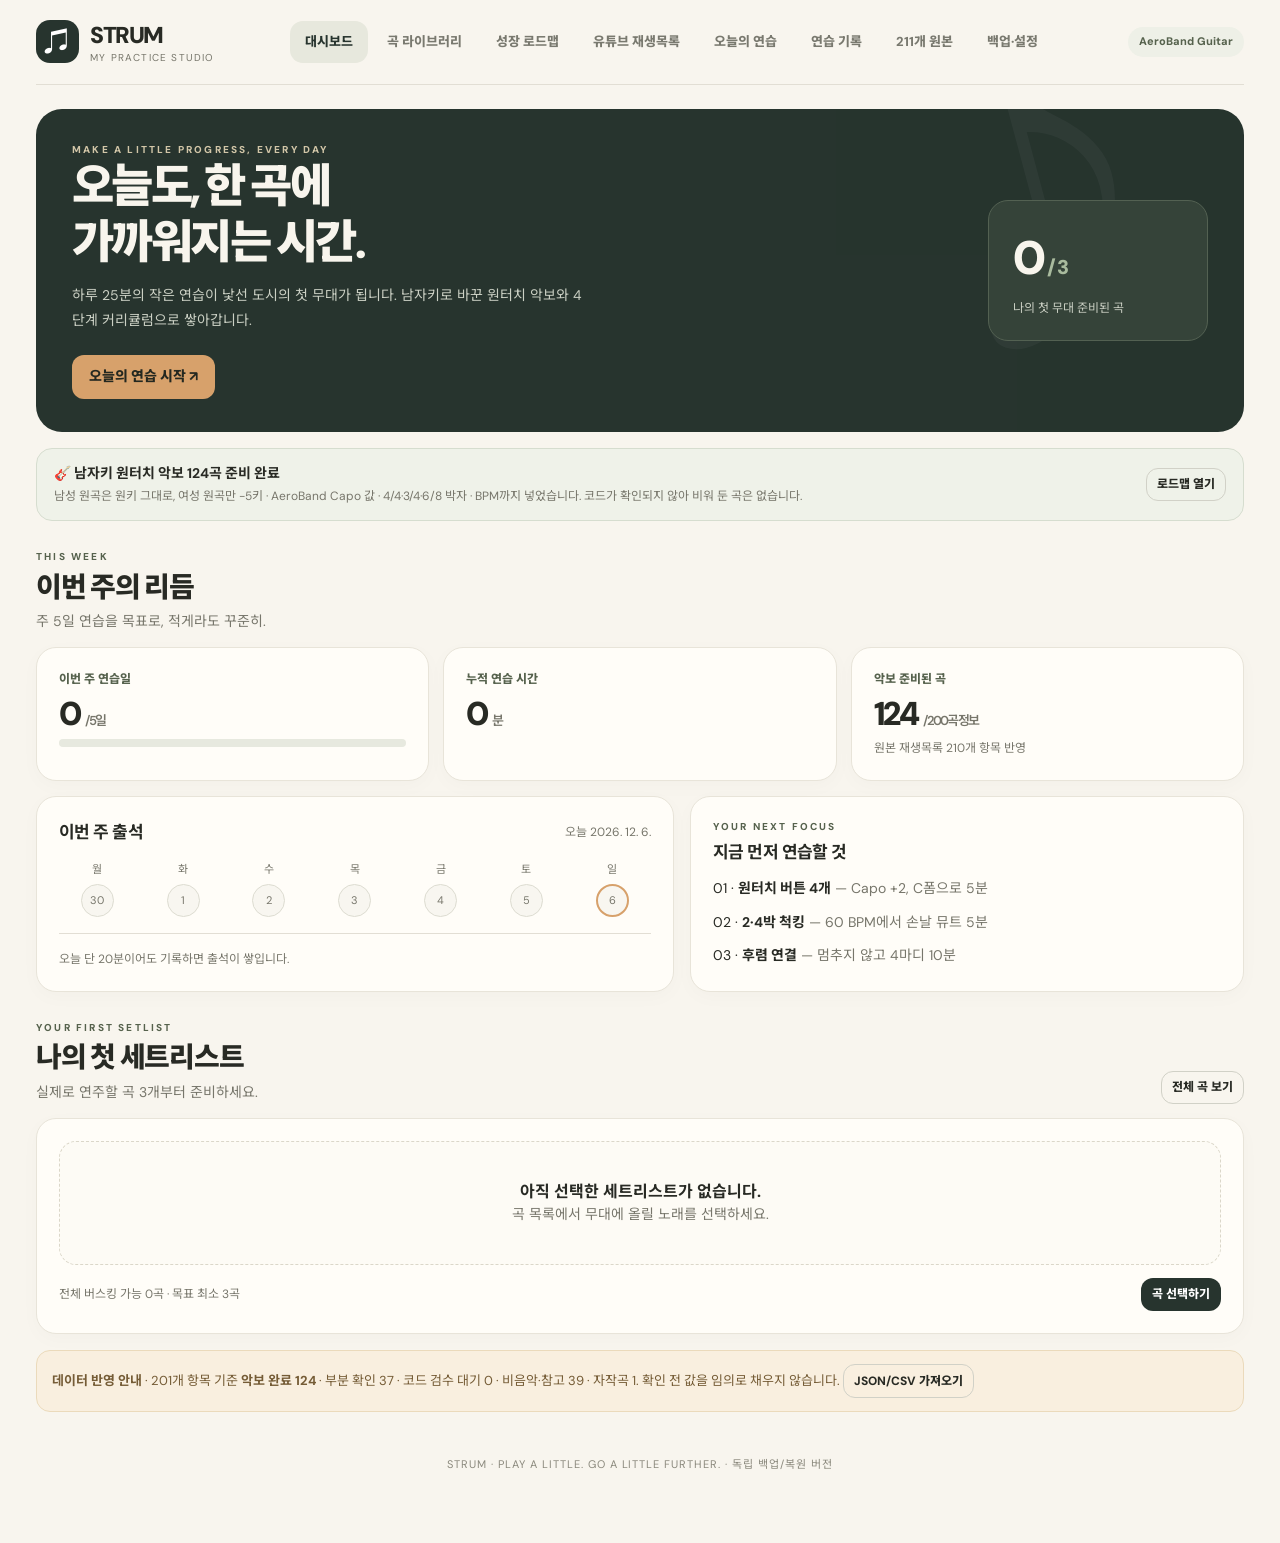
==== index.html @ 2f48d419 "fix: Good Bye-Bye 원곡 B♭ 실측 반영 — 악보 G → F(Capo 0)로 반주와 일치 · seed v24 · 캐시 v25" ====
<!doctype html>
<html lang="ko">
<head>
  <meta charset="UTF-8" />
  <meta name="viewport" content="width=device-width,initial-scale=1,viewport-fit=cover" />
  <meta name="theme-color" content="#f8f5ee" />
  <meta name="description" content="STRUM — AeroBand 기타 입문부터 첫 해외 버스킹까지, 곡과 연습을 한곳에서 관리하세요." />
  <title>STRUM · 나의 버스킹 여정</title>
  <link rel="manifest" href="manifest.webmanifest" />
  <link rel="icon" type="image/svg+xml" href="icon.svg" />
  <link rel="icon" type="image/png" sizes="192x192" href="icon-192.png" />
  <link rel="apple-touch-icon" sizes="180x180" href="icon-180.png" />
  <meta name="mobile-web-app-capable" content="yes" />
  <meta name="apple-mobile-web-app-capable" content="yes" />
  <meta name="apple-mobile-web-app-status-bar-style" content="default" />
  <meta name="apple-mobile-web-app-title" content="STRUM" />
  <link rel="stylesheet" href="src/styles.css?v=25" />
</head>
<body>
 <div id="app"></div>
 <script defer src="src/seed.js?v=25"></script>
 <script defer src="src/app.js?v=25"></script>
</body>
</html>
---- src/styles.css ----
@import url('https://fonts.googleapis.com/css2?family=DM+Sans:wght@400;500;600;700;800&family=Noto+Sans+KR:wght@400;500;600;700;800;900&display=swap');
:root{--bg:#f8f5ee;--paper:#fffdf8;--ink:#282a24;--muted:#77766b;--olive:#56624d;--dark:#27342e;--line:#e2ded4;--accent:#d7a16b;--accent-soft:#f2e2ca;--danger:#aa5647;--ok:#417356;--shadow:0 16px 50px rgba(46,50,39,.07)}
*{box-sizing:border-box}html{scroll-behavior:smooth}body{margin:0;background:var(--bg);color:var(--ink);font-family:'DM Sans','Noto Sans KR',sans-serif;line-height:1.55;font-size:14px}button,input,select,textarea{font:inherit}button{cursor:pointer}button:disabled{opacity:.45;cursor:not-allowed}button:focus-visible,a:focus-visible,input:focus-visible,textarea:focus-visible,select:focus-visible{outline:3px solid #a38d4c;outline-offset:3px}a{color:inherit}h1,h2,h3,p{margin:0}h1{line-height:1.22;letter-spacing:-.055em;font-size:clamp(28px,4vw,46px);font-weight:900}h2{line-height:1.3;font-size:clamp(20px,2.4vw,28px);letter-spacing:-.045em;font-weight:850}h3{font-size:17px;letter-spacing:-.03em}small,.tiny{font-size:12px;color:var(--muted)}.muted{color:var(--muted)}.eyebrow{font-size:10px;letter-spacing:.22em;text-transform:uppercase;font-weight:800;color:var(--olive)}.shell{max-width:1260px;margin:auto;padding:0 26px 70px}.topbar{display:flex;align-items:center;gap:22px;border-bottom:1px solid var(--line);min-height:85px}.brand{display:flex;align-items:center;gap:11px;flex-shrink:0;text-decoration:none}.brand-icon{background:var(--dark);color:#fff;width:43px;height:43px;display:grid;place-items:center;border-radius:14px;font-size:27px}.brand-name{font-size:23px;letter-spacing:-.06em;font-weight:900}.brand-sub{color:var(--muted);display:block;font-size:10px;margin-top:-4px;letter-spacing:.12em}.nav{display:flex;gap:4px;flex:1;justify-content:center}.nav button{background:transparent;border:0;color:#79796f;padding:11px 15px;border-radius:13px;font-size:13px;font-weight:800}.nav button.active{background:#e7e8dd;color:var(--dark)}.top-right{display:flex;align-items:center;gap:10px}.pill{display:inline-flex;gap:5px;align-items:center;padding:6px 11px;border-radius:100px;background:#eef0e7;color:var(--olive);font-size:11px;font-weight:800}.btn{border:1px solid transparent;padding:10px 16px;border-radius:12px;background:#eeeae0;font-weight:800;color:var(--ink);display:inline-flex;gap:8px;align-items:center;justify-content:center;text-decoration:none;min-height:40px}.btn.primary{color:#fff;background:var(--dark)}.btn.accent{background:var(--accent);color:#242820}.btn.outline{background:transparent;border-color:#d1d1c7}.btn.ghost{background:transparent}.btn.danger{color:var(--danger);background:#faebe8}.btn.small{padding:6px 10px;font-size:12px;min-height:32px}.btn:active{transform:translateY(1px)}.hero{margin-top:24px;border-radius:26px;padding:33px 36px;background:var(--dark);color:#f8f5ed;position:relative;overflow:hidden;min-height:240px;display:flex;align-items:center;justify-content:space-between;gap:24px}.hero:after{content:'♪';position:absolute;font-size:310px;color:#fff;opacity:.035;right:50px;top:-140px;transform:rotate(-15deg)}.hero .eyebrow{color:#d2c6a8}.hero p{color:#cbd0c4;line-height:1.8;max-width:520px;margin-top:13px}.hero .btn{margin-top:22px}.hero-badge{z-index:1;background:#354339;border:1px solid #536152;padding:21px 24px;border-radius:20px;min-width:220px}.hero-num{font-size:47px;font-weight:900;letter-spacing:-.04em}.hero-num span{font-size:20px;color:#a9bb9e}.hero-badge p{margin:3px 0 0;font-size:12px}.section-heading{display:flex;justify-content:space-between;align-items:end;gap:12px;margin:28px 0 14px}.section-heading p{color:var(--muted);margin-top:5px}.section-heading>.btn{white-space:nowrap}.section-heading .eyebrow{margin-bottom:5px}.dashboard-grid{display:grid;grid-template-columns:1.15fr 1fr;gap:16px}.card{border:1px solid #e8e4d9;background:var(--paper);border-radius:20px;padding:22px;box-shadow:0 5px 20px rgba(45,50,38,.025)}.cards3{display:grid;grid-template-columns:repeat(3,1fr);gap:14px}.metric{font-size:33px;font-weight:900;letter-spacing:-.06em}.metric span{font-size:13px;color:var(--muted);font-weight:600}.metric-label{font-size:12px;font-weight:800;color:var(--olive)}.progress{height:8px;border-radius:20px;background:#e7e9df;overflow:hidden}.progress i{height:100%;background:#77866a;display:block;transition:width .2s}.weekdays{display:grid;grid-template-columns:repeat(7,1fr);gap:9px;margin-top:16px}.day{display:grid;place-items:center;gap:6px;color:var(--muted);font-size:11px}.day-dot{border:1px solid #dddcd1;background:#f8f6f0;width:33px;height:33px;border-radius:50%;display:grid;place-items:center;font-size:11px}.day.done .day-dot{background:var(--olive);color:#fff;border-color:var(--olive)}.day.today .day-dot{border:2px solid var(--accent)}.hint{background:#f6f2e7;border-left:3px solid #d9b788;padding:13px 15px;border-radius:3px 12px 12px 3px;color:#646253;font-size:12px;line-height:1.75}.alert{background:#f9efdf;border:1px solid #ebdabb;color:#755c36;padding:13px 15px;border-radius:14px;font-size:13px;line-height:1.7;overflow-wrap:anywhere}.alert.strip{margin:12px 0 0;font-size:12px}.two-col{display:grid;grid-template-columns:1fr 1fr;gap:14px}.stack{display:flex;flex-direction:column;gap:12px}.row{display:flex;align-items:center;gap:10px}.between{justify-content:space-between}.grow{flex:1}.right{text-align:right}.field{display:flex;flex-direction:column;gap:6px;min-width:0}.field label{font-size:12px;font-weight:800;color:#696a5e}.input,.field input,.field select,.field textarea,select.input{width:100%;min-height:42px;border:1px solid #ddd9cd;border-radius:12px;padding:10px 11px;background:#fffefa;color:var(--ink);outline:none}.field textarea{min-height:81px;resize:vertical}.field input:focus,.field textarea:focus,.input:focus{border-color:#8c9f7c}.field-grid{display:grid;grid-template-columns:repeat(2,minmax(0,1fr));gap:12px}.toolbar{display:flex;align-items:center;gap:9px;flex-wrap:wrap}.search{min-width:180px;flex:1}.search-wrap{position:relative;flex:1;min-width:180px}.search-wrap .input{padding-left:35px}.search-mark{position:absolute;left:13px;top:11px;color:#9d9e92}.select{border:1px solid #ddd9cd;background:#fffefa;border-radius:12px;min-height:42px;padding:0 11px;max-width:210px;min-width:112px}.song-list{display:grid;gap:8px}.song-row{display:grid;grid-template-columns:30px minmax(0,1fr) auto auto;gap:12px;align-items:center;border:1px solid #e7e4da;border-radius:14px;background:#fff;padding:14px 15px}.song-num{color:#9c9c8d;font-weight:800;font-size:12px;text-align:center}.song-name{font-size:14px;font-weight:850;letter-spacing:-.02em;white-space:normal;overflow-wrap:anywhere}.song-artist{color:var(--muted);font-size:12px;margin-top:2px}.song-actions{display:flex;gap:6px}.status{display:inline-flex;border-radius:30px;padding:5px 8px;font-size:11px;font-weight:750;white-space:nowrap;background:#eeeee9;color:#62675d}.status[data-level="연습 중"]{background:#f8edda;color:#946e2e}.status[data-level="거의 가능"]{background:#e4edf2;color:#39718d}.status[data-level="버스킹 가능"]{background:#dfefe3;color:#39764f}.status[data-level="미확인"]{background:#f2f0e8;color:#898678}.status[data-level="제외"]{background:#f2e5e0;color:#9b5347}.song-row button{white-space:nowrap}.divider{height:1px;background:var(--line);margin:16px 0}.tag{display:inline-flex;padding:3px 8px;border:1px solid #e2e1d6;border-radius:7px;color:#727568;font-size:11px;gap:4px}.taglist{display:flex;flex-wrap:wrap;gap:5px;margin-top:6px}.empty{text-align:center;padding:38px 20px;color:var(--muted);background:#fdfbf5;border:1px dashed #dbd7c9;border-radius:17px}.empty strong{display:block;color:var(--ink);font-size:16px}.routine-steps{display:grid;gap:9px;margin:16px 0}.task{display:flex;align-items:center;gap:13px;background:#fcfaf3;border:1px solid #e7e4d8;border-radius:13px;padding:12px}.task input{appearance:none;flex-shrink:0;width:23px;height:23px;border:2px solid #adb5a3;border-radius:7px;cursor:pointer}.task input:checked{background:var(--olive);border-color:var(--olive)}.task input:checked:after{content:'✓';font-weight:900;color:#fff;display:block;text-align:center;line-height:18px}.task .minute{color:#8b8b7a;font-size:11px;white-space:nowrap}.timer{font-size:50px;letter-spacing:-.06em;font-weight:800;font-variant-numeric:tabular-nums;text-align:center;margin:8px 0 17px}.meter{text-align:center}.small-desc{font-size:12px;color:var(--muted)}.segmented{display:flex;gap:4px;padding:4px;background:#ecebe1;border-radius:12px}.segmented button{background:transparent;border:0;padding:8px 12px;border-radius:9px;color:#6d7066;font-weight:750;font-size:12px}.segmented button.selected{background:#fff;color:var(--ink);box-shadow:0 2px 5px rgba(0,0,0,.06)}.table-scroll{overflow-x:auto}.source-table{width:100%;border-collapse:collapse;font-size:12px;min-width:620px}.source-table th{padding:11px 12px;text-align:left;color:#777a6d;border-bottom:1px solid #e8e5dc;white-space:nowrap}.source-table td{padding:10px 12px;border-bottom:1px solid #eeeae1}.source-table td.title-cell{font-weight:750}.source-table .btn{white-space:nowrap}.source-table input,.source-table select{font-size:12px;padding:7px;min-height:32px}.source-table th:first-child,.source-table td:first-child{width:50px}.notice{color:#966448;font-weight:650}.modal-layer{position:fixed;inset:0;z-index:100;background:rgba(26,32,26,.57);display:flex;justify-content:center;align-items:center;padding:18px}.modal{max-width:720px;width:100%;max-height:91vh;overflow:auto;background:var(--paper);border-radius:23px;padding:24px;box-shadow:var(--shadow)}.modal.wide{max-width:840px}.modal-head{display:flex;justify-content:space-between;gap:10px;align-items:start;margin-bottom:19px}.icon-btn{border:0;background:#edece3;border-radius:11px;width:34px;height:34px;display:grid;place-items:center;flex-shrink:0;font-weight:800}.player{aspect-ratio:16/9;border-radius:14px;overflow:hidden;background:#101310}.player iframe{width:100%;height:100%;border:0}.audio-player{width:100%;margin:14px 0}.footer{text-align:center;color:#8b897d;margin-top:44px;font-size:11px;letter-spacing:.09em}.pre{white-space:pre-wrap;overflow-wrap:anywhere;font-family:inherit}.backup-list{display:flex;gap:10px;flex-wrap:wrap}.codeboard{display:grid;grid-template-columns:repeat(4,1fr);gap:7px}.codechip{background:#f4f1e9;border:1px solid #e5e0d3;text-align:center;border-radius:11px;padding:12px 5px}.codechip b{display:block;color:var(--dark);font-size:19px}.codechip span{font-size:10px;color:var(--muted)}.src-ref{color:#818475;font-size:11px}.setrow{display:flex;justify-content:space-between;align-items:center;gap:12px;border-bottom:1px solid var(--line);padding:12px 0}.setrow:last-child{border:0}.toast{position:fixed;bottom:26px;right:22px;background:var(--dark);color:white;padding:13px 17px;border-radius:12px;z-index:200;box-shadow:var(--shadow);max-width:min(360px,90vw)}.footer-link{color:var(--olive);font-weight:800}.hide{display:none!important}
@media (max-width:1040px){.topbar{flex-wrap:wrap;padding-top:14px;padding-bottom:12px;gap:10px}.nav{order:3;width:100%;flex:0 0 100%;overflow-x:auto;justify-content:flex-start}.nav button{white-space:nowrap}.top-right{margin-left:auto}.dashboard-grid{grid-template-columns:1fr}.hero-badge{min-width:160px}}
@media (max-width:720px){.shell{padding:0 13px 45px}.topbar{min-height:80px}.nav{gap:0}.nav button{padding:9px 12px;font-size:12px}.hero{padding:24px 20px;display:block;min-height:auto;border-radius:21px}.hero h1{font-size:32px}.hero-badge{margin-top:19px;min-width:0;display:flex;align-items:center;gap:12px;padding:12px 16px}.hero-num{font-size:29px}.hero-badge p{margin:0}.cards3{gap:8px}.cards3 .card{padding:14px 12px}.metric{font-size:25px}.card{padding:17px;border-radius:16px}.two-col,.field-grid{grid-template-columns:1fr}.song-row{grid-template-columns:23px minmax(0,1fr) auto;gap:8px;padding:10px}.song-row .status{display:none}.song-actions .btn{padding:7px 9px;font-size:11px;min-height:34px}.song-actions{flex-direction:column}.song-actions .small{min-width:52px}.section-heading{margin-top:25px}.modal{padding:19px 14px}.toolbar .select{max-width:none;flex:1}.tag{font-size:10px}.timer{font-size:41px}.codeboard{grid-template-columns:repeat(2,1fr)}}
@media (prefers-reduced-motion:reduce){*{scroll-behavior:auto!important;transition:none!important}}

/* Pickl handoff v2: YouTube playlist viewer */
.playlist-callout{margin:16px 0 0;padding:14px 17px;border:1px solid #d6ddcf;border-radius:16px;background:#eff2e9;display:flex;align-items:center;justify-content:space-between;flex-wrap:wrap;gap:12px}.playlist-callout p{margin-top:3px}.playlist-player{max-width:100%;margin:auto}.playlist-player iframe{min-height:220px}
@media(max-width:720px){.playlist-callout{align-items:flex-start}.playlist-callout .btn{width:100%}}

/* ── Pickl handoff v3: 원터치 컬러 악보 · SimplifyChord · 로드맵 ── */
.stage-chip{display:inline-flex;padding:2px 7px;border-radius:6px;font-size:9px;font-weight:900;letter-spacing:.08em;color:#fff;background:#6b7a63;vertical-align:middle}
.stage-chip.s1{background:#417356}.stage-chip.s2{background:#39718d}.stage-chip.s3{background:#946e2e}.stage-chip.s4{background:#9b5347}
.tag.chart-tag{background:#eef2ea;border-color:#d3ddca;color:#4c5a45;font-weight:700}
.ot-grid{display:grid;grid-template-columns:repeat(7,1fr);gap:6px}
.ot-btn{min-height:42px;border-radius:9px;background:var(--c);color:#fff;font-weight:900;display:grid;place-items:center;font-size:13px;letter-spacing:-.02em;padding:0 2px;text-shadow:0 1px 1px rgba(0,0,0,.28)}
.ts-pick{justify-content:center}
.beat-dots{display:flex;gap:7px;justify-content:center;margin-top:12px;min-height:14px}
.beat-dots i{width:12px;height:12px;border-radius:50%;background:#e2e0d4;transition:transform .06s}
.beat-dots i.accent{border:2px solid #a9976a}
.beat-dots i.now{background:#54634a;transform:scale(1.25)}
.focus-strip{display:flex;align-items:center;justify-content:space-between;gap:10px;margin-top:12px;padding:10px 12px;border-radius:12px;background:#eff2e9;border:1px solid #d9e0d1}

/* 곡 상세 모달 */
.chart-modal{max-width:1000px}
.chart-head{display:flex;justify-content:space-between;align-items:flex-end;gap:12px;flex-wrap:wrap;border:1px solid #e4e0d4;background:#fbf8f0;border-radius:16px;padding:12px 14px}
.keyflow{display:grid;grid-template-columns:repeat(5,minmax(64px,1fr));gap:8px;flex:1;min-width:0}
.keyflow>div{display:flex;flex-direction:column;line-height:1.25;min-width:0;padding-right:8px;border-right:1px solid #ece7d9}
.keyflow>div:last-child{border-right:0}
.keyflow span{font-size:9px;color:#8b8b7a;font-weight:800;letter-spacing:.02em;white-space:nowrap;overflow:hidden;text-overflow:ellipsis}
.keyflow b{font-size:18px;letter-spacing:-.03em}
.keyflow b.hl{color:#8a4f2b}
.capo-callout{display:flex;align-items:center;justify-content:space-between;gap:10px;flex-wrap:wrap;margin:12px 0 10px;padding:11px 14px;border-radius:13px;background:#27342e;color:#f2f0e6;font-size:13px}
.capo-callout .hl{color:#f0c58d;font-size:16px}
.capo-callout span{font-size:11px;color:#c9d0c2}
.legend{display:flex;gap:5px;flex-wrap:wrap;margin-bottom:12px}
.lg{display:inline-flex;align-items:center;gap:5px;font-size:10px;font-weight:800;color:#8b8b7a;border:1px solid #e6e3d8;border-radius:20px;padding:3px 8px;opacity:.5}
.lg.on{opacity:1;color:#3b3d35;border-color:#d8d5c7}
.lg i{width:9px;height:9px;border-radius:50%;background:var(--c);display:inline-block}
.chart-sec{margin-bottom:12px}
.sec-head{margin:6px 0 6px}
.sec-head h4{margin:0;font-size:13px;letter-spacing:-.02em}
.bar-row{display:flex;gap:7px;flex-wrap:wrap}
.bar{position:relative;min-width:74px;border:1px solid #e3e0d4;border-radius:11px;background:#fffdf7;padding:6px 6px 4px;display:flex;flex-direction:column;gap:4px}
.bar-beats{display:flex;gap:3px;justify-content:center}
.bar-beats i{width:5px;height:5px;border-radius:50%;background:#e6e2d6}
.bar-beats i.on{background:#b9b39d}
.bar-cells{display:flex;gap:3px}
.bar-num{text-align:center;font-size:9px;color:#b3b0a2;font-weight:700}
.cc{flex:1;min-width:52px;border-radius:8px;background:var(--c);color:#fff;text-align:center;padding:5px 3px;display:flex;flex-direction:column;gap:0;line-height:1.15}
.cc-btn{font-size:15px;font-weight:900;letter-spacing:-.03em}
.cc-sound{font-size:9px;opacity:.85;font-weight:700}
.cc-orig{font-size:8px;opacity:.7}
.cc.is-slot{background:#7e7d6f;border:1px dashed #fff6}
.cc-shape{font-size:8px;opacity:.9;font-weight:700;line-height:1.1}
.cc-fret{font-size:8px;opacity:.8;letter-spacing:.04em;font-variant-numeric:tabular-nums}
/* 코드 운지표(다이어그램) */
.chord-dex{margin:0 0 14px;border:1px solid #e4e0d2;border-radius:14px;background:#fbf9f2;padding:12px 13px}
.chord-dex.empty{background:#f4f7ef;border-color:#dbe3d2;display:flex;flex-direction:column;gap:3px;font-size:12px;color:#5d6a54}
.chord-dex.empty b{font-size:13px;color:#3d4a36}
.dex-head{display:flex;flex-direction:column;gap:2px;margin-bottom:10px}
.dex-head b{font-size:13px;letter-spacing:-.02em}
.dex-head span{font-size:10px;color:#8b8b7a;line-height:1.4}
.dex-grid{display:grid;grid-template-columns:repeat(auto-fill,minmax(150px,190px));gap:10px;justify-content:start}
.dex-grid.wide{grid-template-columns:repeat(auto-fill,minmax(160px,210px))}
.dex-card{display:flex;flex-direction:column;align-items:center;gap:4px;border:1px solid #e6e2d4;border-radius:12px;background:#fff;padding:10px 8px;text-align:center}
.dex-top{display:flex;flex-direction:column;gap:1px}
.dex-top b{font-size:18px;letter-spacing:-.03em;line-height:1.1}
.dex-top span{font-size:10px;color:#8a8778;font-weight:700}
.fret-diagram{display:block;overflow:visible}
.fd-string{stroke:#cfc9b6;stroke-width:1}
.fd-fret{stroke:#d8d2bf;stroke-width:1}
.fd-nut{stroke:#4a4a3e;stroke-width:3.2}
.fd-base{font-size:9px;fill:#8a8778;font-weight:800}
.fd-mark{font-size:11px;fill:#8a8778;font-weight:800}
.fd-open{fill:none;stroke:#5d6152;stroke-width:1.6}
.fd-dot{fill:#2f3a31}
.fd-barre{fill:#2f3a31}
.fd-finger{font-size:9px;fill:#fff;font-weight:900}
.fd-finger.in{dominant-baseline:middle}
.dex-code{font-size:12px;font-weight:900;letter-spacing:.06em;font-variant-numeric:tabular-nums;color:#3c463b}
.dex-fing{font-size:10px;color:#6f7164;line-height:1.45}
.dex-tip{font-size:10px;color:#7c5a34;background:#fdf6e8;border:1px solid #efe2c8;border-radius:8px;padding:5px 7px;line-height:1.45;text-align:left}
.dex-why{font-size:9.5px;color:#8b8b7a;line-height:1.45}
.dex-where{font-size:9.5px;color:#5d6a54;background:#f2f5ec;border-radius:7px;padding:3px 6px}
.stroke-strip{margin-top:10px;padding:10px 13px;border-radius:12px;background:#f3efe2;font-size:13px;display:flex;gap:9px;align-items:center}
.stroke-strip b{font-size:11px;color:#7d7a68;letter-spacing:.1em}
.subtabs{display:flex;gap:5px;margin:14px 0 12px;background:#eceade;padding:4px;border-radius:12px;overflow-x:auto}
.subtabs button{border:0;background:transparent;padding:8px 11px;border-radius:9px;font-size:12px;font-weight:800;color:#6d7066;white-space:nowrap}
.subtabs button.active{background:#fff;color:#27342e;box-shadow:0 2px 5px rgba(0,0,0,.06)}
.slot-board{display:grid;grid-template-columns:repeat(5,1fr);gap:8px}
.slot{border:1px solid #e2ded2;border-radius:12px;background:#fbf9f3;padding:9px 6px;text-align:center;display:flex;flex-direction:column;gap:3px;min-height:118px}
.slot.filled{background:#fff;border-color:#c9d3bf;box-shadow:0 2px 8px rgba(60,70,50,.06)}
.slot .fret{height:52px;border-radius:6px;background:repeating-linear-gradient(to bottom,#cfc9b8 0 1px,transparent 1px 10.4px),repeating-linear-gradient(to right,#cfc9b8 0 1px,transparent 1px 16.6%);border-left:3px solid #b7b09c;margin-bottom:3px;opacity:.5}
.slot.filled .fret{opacity:.9}
.slot .slot-no{font-size:9px;color:#9a9a8c;font-weight:900}
.slot b{font-size:16px;letter-spacing:-.03em}
.slot span{font-size:9px;color:#8b8b7a;line-height:1.3}
.slot-guide{margin-top:13px;background:#f7f4ea;border:1px solid #e8e2d2;border-radius:13px;padding:13px 15px}
.slot-guide h4{margin:0 0 6px;font-size:12px;letter-spacing:.08em;color:#6b6a58;text-transform:uppercase}
.slot-guide ol{margin:0 0 10px;padding-left:18px;font-size:13px;line-height:1.8}
.stroke-big{display:flex;gap:8px;flex-wrap:wrap;margin:10px 0}
.stroke-big span{background:#27342e;color:#f4f1e6;border-radius:9px;padding:8px 12px;font-size:16px;font-weight:900;letter-spacing:.06em}
.perc-steps{display:grid;gap:8px;margin-top:10px}
.perc-steps>div{display:flex;gap:11px;align-items:flex-start;background:#faf8f1;border:1px solid #e8e4d8;border-radius:11px;padding:10px 12px}
.perc-steps b{white-space:nowrap;font-size:12px;color:#7c4a2c}
.perc-steps span{font-size:12px;color:#5e5f52}
.kv{display:grid;grid-template-columns:repeat(auto-fit,minmax(150px,1fr));gap:10px;margin-top:10px}
.kv>div{border:1px solid #e8e4d8;border-radius:10px;padding:9px 11px;display:flex;flex-direction:column}
.kv span{font-size:10px;color:#8b8b7a;font-weight:700}
.kv b{font-size:17px;letter-spacing:-.03em}
.kv small{font-size:9px;color:#a3a294}
ul.ev{margin:8px 0 0;padding-left:16px;font-size:12px;line-height:1.7}
ul.ev a{color:#4f6b4a;font-weight:700;text-decoration:underline}
ul.ev span{display:block;color:#8b8b7a;font-size:11px}

/* 로드맵 */
.stage-card{border-left:4px solid var(--stage);margin-bottom:12px}
.stage-head{align-items:flex-start}
.stage-count{font-size:12px;font-weight:900;color:var(--stage);background:#f4f1e7;border-radius:20px;padding:4px 10px;white-space:nowrap}
.stage-teach{display:grid;gap:6px;margin:12px 0;font-size:12px;color:#5f6154}
.stage-teach b{color:#9a9a8c;margin-right:7px;font-size:10px;letter-spacing:.1em}
.stage-songs{display:flex;gap:7px;flex-wrap:wrap}
.song-chip{display:flex;flex-direction:column;align-items:flex-start;gap:1px;border:1px solid #e3dfd2;background:#fffdf7;border-radius:11px;padding:8px 11px;text-align:left;max-width:230px}
.song-chip b{font-size:13px;letter-spacing:-.02em;white-space:nowrap;overflow:hidden;text-overflow:ellipsis;max-width:100%}
.song-chip span{font-size:10px;color:#8b8b7a;white-space:nowrap;overflow:hidden;text-overflow:ellipsis;max-width:100%}
.song-chip em{font-size:9px;color:#6e7c66;font-style:normal;font-weight:700}
.song-chip:hover{border-color:#c6d1ba;background:#f7f9f2}
.curriculum{display:grid;gap:2px}
.cur-row{display:flex;align-items:center;gap:10px;padding:8px 4px;border-bottom:1px solid #f0ece1;flex-wrap:wrap}
.cur-row:last-child{border-bottom:0}
.cur-num{width:22px;height:22px;border-radius:50%;background:#eef0e7;color:#5f6c55;font-size:10px;font-weight:900;display:grid;place-items:center}
@media(max-width:720px){
  .chart-modal{max-width:none;padding:14px 11px}
  .keyflow{grid-template-columns:repeat(3,minmax(0,1fr));gap:6px}
  .keyflow>div:nth-child(3){border-right:0}
  .keyflow b{font-size:16px}
  .chart-head{align-items:stretch;flex-direction:column}
  .bar{min-width:64px;padding:5px}
  .cc{min-width:46px}
  .cc-btn{font-size:13px}
  .slot-board{grid-template-columns:repeat(3,1fr)}
  .ot-grid{gap:4px}
  .ot-btn{min-height:36px;font-size:11px;border-radius:7px}
  .slot{min-height:104px}
  .dex-grid,.dex-grid.wide{grid-template-columns:repeat(2,minmax(0,1fr));gap:8px;justify-content:stretch}
  .dex-grid>.dex-card{max-width:none}
  .dex-card{padding:8px 6px}
  .dex-top b{font-size:16px}
  .chord-dex{padding:10px 9px}
  .song-chip{max-width:100%;flex:1 1 46%}
  .capo-callout{font-size:12px}
  .capo-callout .hl{font-size:15px}
}

/* ── 2026-11-22 v13: 하단 도킹 미니 플레이어 · MR 버튼 ───────────────── */
.btn.mr-on{background:#e2ecf8;color:#1d4f8a;border-color:#c2d5ec}
.btn.mr-off{opacity:.62;border-style:dashed;color:var(--muted)}
.song-actions{flex-wrap:wrap;justify-content:flex-end}
.mini-player{position:fixed;left:0;right:0;bottom:0;z-index:130;display:flex;align-items:center;gap:12px;padding:9px 14px calc(9px + env(safe-area-inset-bottom));background:rgba(39,52,46,.97);color:#f4f1e6;box-shadow:0 -10px 30px rgba(20,25,20,.22);border-top:1px solid #3c4a40}
.mini-info{display:flex;align-items:center;gap:9px;min-width:0;flex:1}
.mini-badge{background:var(--accent);color:#242820;font-size:10px;font-weight:900;padding:3px 7px;border-radius:7px;letter-spacing:.06em;flex-shrink:0}
.mini-text{min-width:0}
.mini-text b{display:block;font-size:13px;white-space:nowrap;overflow:hidden;text-overflow:ellipsis;letter-spacing:-.02em}
.mini-text span{display:block;font-size:11px;color:#c3cabb;white-space:nowrap;overflow:hidden;text-overflow:ellipsis}
.mini-frame{width:min(38vw,260px);aspect-ratio:16/9;flex-shrink:0;border-radius:10px;overflow:hidden;background:#000;border:1px solid #4a584c}
.mini-frame iframe{width:100%;height:100%;border:0;display:block}
.mini-audio{width:min(42vw,300px);height:38px}
.mini-key{display:flex;align-items:center;gap:4px;flex-shrink:0;padding:2px 6px;border:1px solid #55645a;border-radius:10px;background:rgba(255,255,255,.04)}
.mini-key-label{min-width:36px;text-align:center;font-size:12px;font-weight:900;color:#f0c58d;letter-spacing:-.02em}
.mini-key .mini-btn{min-height:26px;padding:2px 7px;font-size:13px;font-weight:900}
.mini-key-hint{font-size:9px;color:#a9b3a5;white-space:nowrap}
.mini-key-note{font-size:10px;color:#a9b3a5;flex:1 1 auto;min-width:0;white-space:nowrap;overflow:hidden;text-overflow:ellipsis}
.mini-tools{display:flex;align-items:center;gap:5px;flex-shrink:0}
.mini-btn{border:1px solid #55645a;background:rgba(255,255,255,.06);color:#e9efe2;border-radius:9px;padding:5px 8px;font-size:11px;font-weight:800;text-decoration:none;min-height:30px;display:inline-flex;align-items:center;white-space:nowrap}
.mini-btn:hover{background:rgba(255,255,255,.14)}
.mini-close{color:#f0c58d}
.mini-player.collapsed{gap:9px;padding-top:6px;padding-bottom:calc(6px + env(safe-area-inset-bottom))}
.mini-player.collapsed .mini-frame{width:126px}
.mini-player.collapsed .mini-text span{display:none}
body.has-mini .toast{bottom:calc(var(--mini-h,120px) + 20px)}
body.has-mini .modal-layer{padding-bottom:calc(var(--mini-h,120px) + 16px)}
@media(max-width:720px){
  .mini-player{flex-wrap:wrap;gap:6px 8px;padding:7px 10px calc(7px + env(safe-area-inset-bottom))}
  .mini-info{order:2;flex:1 1 150px}
  .mini-frame{order:1;width:132px}
  .mini-player.collapsed .mini-frame{width:104px}
  .mini-audio{order:2;width:56vw;height:34px}
  .mini-key{order:2;flex:1 1 100%;justify-content:center;padding:2px 4px}
  .mini-key-hint{display:none}
  .mini-key-note{order:2;flex:1 1 100%;font-size:9px;white-space:normal}
  .mini-text b{font-size:12px}
  .mini-text span{font-size:10px}
  .mini-tools{order:3;flex:1 1 100%;justify-content:flex-end;gap:4px}
  .mini-btn{padding:4px 7px;font-size:10px;min-height:28px}
  .song-row{grid-template-columns:23px minmax(0,1fr)}
  .song-row .song-actions{grid-column:2/-1;display:grid;grid-template-columns:repeat(5,minmax(0,1fr));gap:5px;margin-top:6px}
  .song-actions .btn{padding:5px 2px;font-size:10px;min-height:30px;white-space:nowrap;min-width:0}
}
body.has-mini .modal{max-height:calc(91vh - var(--mini-h,120px))}

/* v22: 안내 토스트가 아래 버튼(키 조절 −/+)의 탭을 가로막지 않게 한다 */
.toast{pointer-events:none}
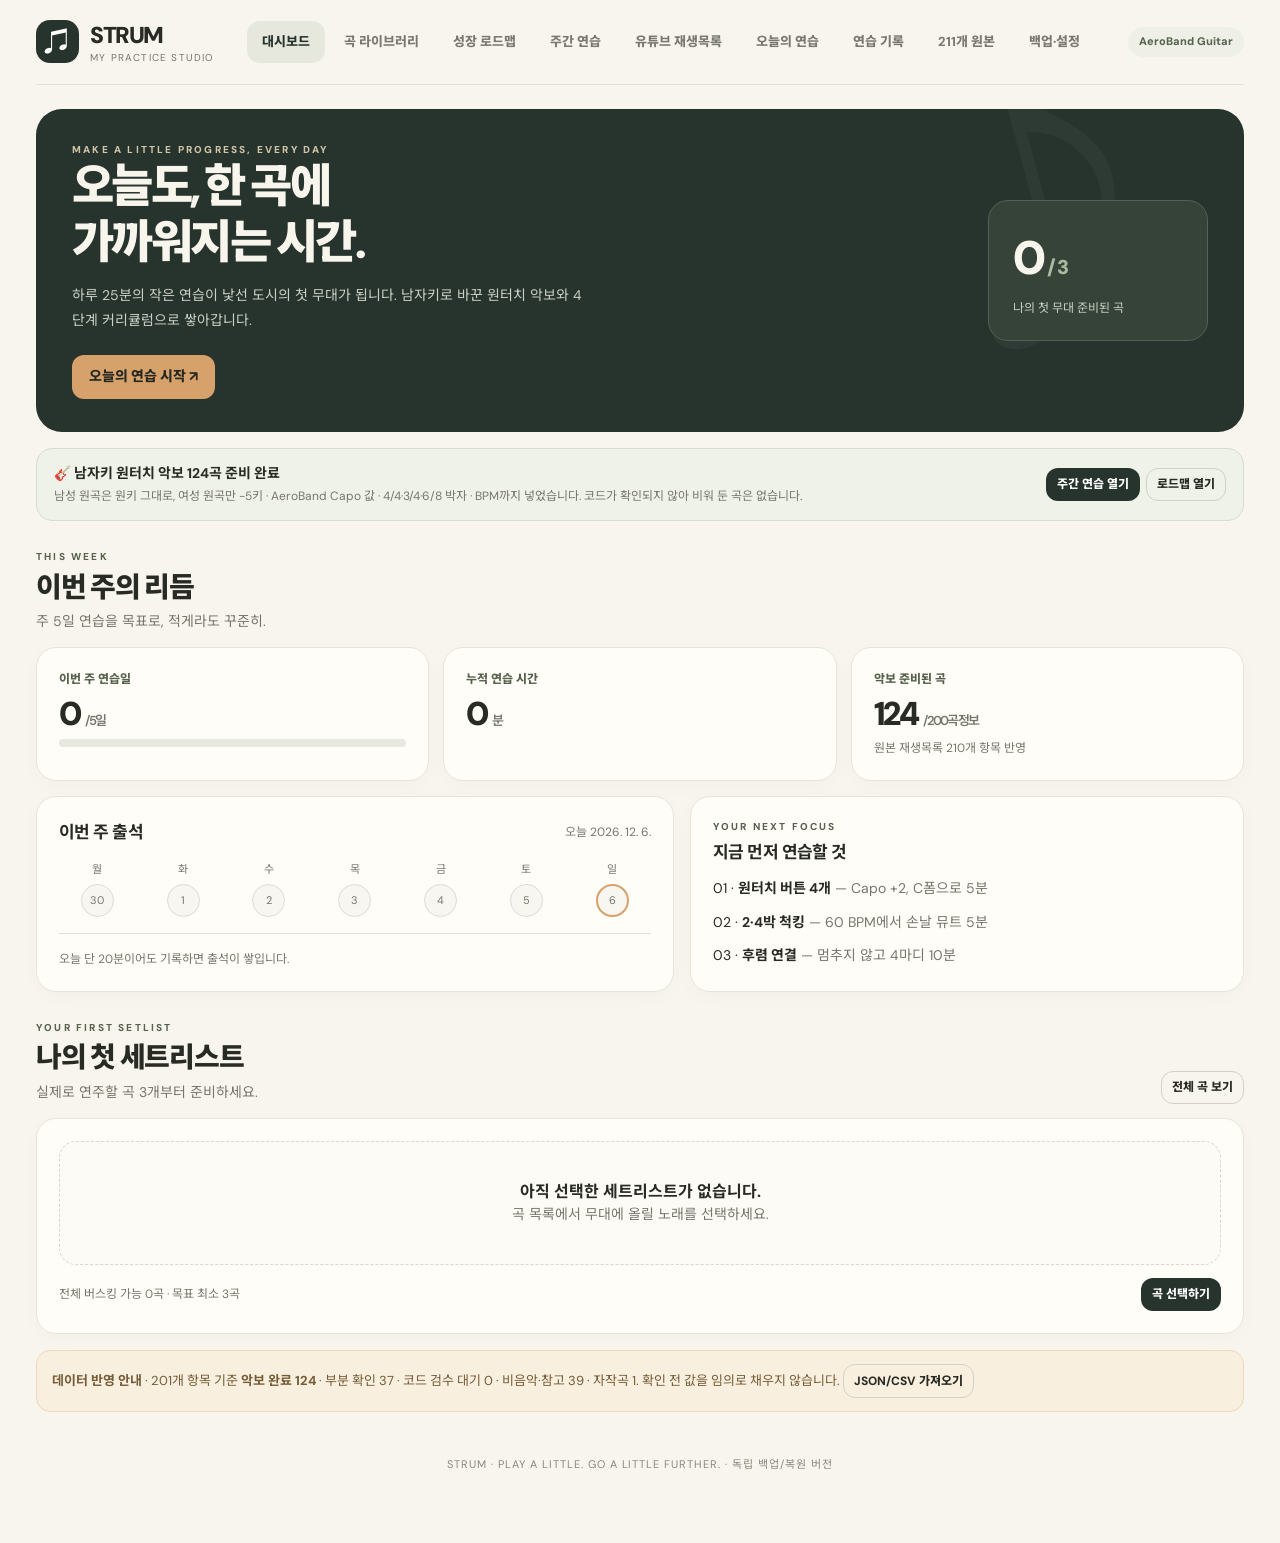
==== commit 433e5117: "feat: 주간 연습(Day 1~7) 탭 + 오른손 주법 강좌 9개(oEmbed 검증) · seed v26 · 캐시 v27" ====
--- a/index.html
+++ b/index.html
@@ -14,11 +14,11 @@
   <meta name="apple-mobile-web-app-capable" content="yes" />
   <meta name="apple-mobile-web-app-status-bar-style" content="default" />
   <meta name="apple-mobile-web-app-title" content="STRUM" />
-  <link rel="stylesheet" href="src/styles.css?v=25" />
+  <link rel="stylesheet" href="src/styles.css?v=27" />
 </head>
 <body>
  <div id="app"></div>
- <script defer src="src/seed.js?v=25"></script>
- <script defer src="src/app.js?v=25"></script>
+ <script defer src="src/seed.js?v=27"></script>
+ <script defer src="src/app.js?v=27"></script>
 </body>
 </html>
--- a/src/styles.css
+++ b/src/styles.css
@@ -202,3 +202,52 @@
 
 /* v22: 안내 토스트가 아래 버튼(키 조절 −/+)의 탭을 가로막지 않게 한다 */
 .toast{pointer-events:none}
+
+/* ── 2026-11-26: 주간 연습(Day 1~7) · 오른손 주법 강좌 ── */
+.week-top{display:grid;grid-template-columns:1.5fr 1fr;gap:14px;margin-bottom:6px}
+.week-recs{display:grid;grid-template-columns:repeat(3,1fr);gap:8px}
+.week-rec{display:flex;flex-direction:column;align-items:flex-start;gap:2px;text-align:left;border:1px solid #e4e0d4;background:#fffdf7;border-radius:14px;padding:11px 12px;color:var(--ink);line-height:1.35}
+.week-rec:hover{border-color:#c9d2bd}
+.week-rec.on{background:#eff2e9;border-color:#9fb08e;box-shadow:inset 0 0 0 1px #9fb08e}
+.week-rec-lv{font-size:9px;font-weight:900;letter-spacing:.14em;color:#8a8b7d}
+.week-rec b{font-size:14px;letter-spacing:-.02em;overflow-wrap:anywhere}
+.week-rec small{font-size:11px;color:#7c7d6f;line-height:1.45;margin-top:3px}
+.week-progress-card .metric{margin-top:3px}
+.week-days-mini{display:flex;gap:5px;flex-wrap:wrap}
+.week-days-mini span{width:26px;height:26px;border-radius:50%;border:1px solid #dddcd1;display:grid;place-items:center;font-size:10px;font-weight:800;color:#8b8b7a}
+.week-days-mini span.done{background:var(--olive);border-color:var(--olive);color:#fff}
+.week-list{display:grid;gap:11px}
+.week-day{padding:18px 20px}
+.week-day.done{border-color:#b7c8a8;background:#fbfdf7}
+.week-day-head{display:flex;align-items:flex-start;gap:12px}
+.day-no{flex-shrink:0;background:var(--dark);color:#f6f2e7;border-radius:9px;padding:4px 8px;font-size:10px;font-weight:900;letter-spacing:.1em}
+.week-day-head h3{margin:1px 0 3px}
+.week-check{display:flex;align-items:center;gap:7px;flex-shrink:0;font-size:11px;font-weight:800;color:#5f6b55;cursor:pointer;background:#f2f4ec;border:1px solid #dfe4d6;border-radius:10px;padding:7px 10px}
+.week-check input{appearance:none;width:19px;height:19px;border:2px solid #adb5a3;border-radius:6px;margin:0;cursor:pointer;background:#fff}
+.week-check input:checked{background:var(--olive);border-color:var(--olive)}
+.week-check input:checked:after{content:'✓';display:block;text-align:center;line-height:15px;color:#fff;font-weight:900;font-size:12px}
+.week-tasks{display:grid;grid-template-columns:repeat(3,1fr);gap:8px;margin:13px 0 11px}
+.week-tasks>div{background:#fcfaf3;border:1px solid #ebe7db;border-radius:12px;padding:9px 11px}
+.week-tasks b{font-size:12px;letter-spacing:-.01em}
+.week-tasks .tiny{margin-top:2px;line-height:1.5}
+.week-foot{display:flex;align-items:center;justify-content:space-between;gap:10px;flex-wrap:wrap;border-top:1px dashed #e4e0d3;padding-top:10px}
+.week-song{font-size:12px;color:#5f6154}
+.week-song b{color:#8a8b7d;font-size:10px;letter-spacing:.1em;margin-right:5px}
+.week-lessons{display:flex;gap:6px;flex-wrap:wrap}
+.week-lesson{display:flex;flex-direction:column;align-items:flex-start;gap:0;border:1px solid #d6ddcf;background:#eff2e9;border-radius:10px;padding:6px 10px;text-align:left;color:#3f4a37;line-height:1.3}
+.week-lesson b{font-size:11px}
+.week-lesson span{font-size:9px;color:#7e8874}
+.week-done-line{display:flex;align-items:center;justify-content:space-between;gap:10px;flex-wrap:wrap;margin-top:9px}
+.lesson-grid{display:grid;grid-template-columns:repeat(3,1fr);gap:11px}
+.lesson-card{display:flex;flex-direction:column;gap:7px;border:1px solid #e6e2d4;background:var(--paper);border-radius:18px;padding:16px 17px}
+.lesson-head h3{font-size:15px;margin-top:2px}
+.lesson-card>p.tiny{line-height:1.6}
+.lesson-points{margin:0;padding-left:16px;display:grid;gap:4px;font-size:11.5px;color:#5d5f52;line-height:1.55}
+.lesson-points li::marker{color:#a8a894}
+.lesson-video{margin-top:auto;border-top:1px dashed #e4e0d3;padding-top:9px;display:flex;flex-direction:column;gap:1px}
+.lesson-video b{font-size:12px;letter-spacing:-.01em;line-height:1.4}
+.lesson-video>span{font-size:10px;color:#8b8b7a}
+.lesson-alt{font-size:10px;color:#8b8b7a;line-height:1.5}
+.lesson-alt a{color:#5f6b55;font-weight:700}
+@media(max-width:1040px){.week-top{grid-template-columns:1fr}.lesson-grid{grid-template-columns:repeat(2,1fr)}}
+@media(max-width:720px){.week-recs{grid-template-columns:1fr}.week-tasks{grid-template-columns:1fr}.week-day{padding:15px}.week-day-head{flex-wrap:wrap}.week-check{margin-left:auto}.lesson-grid{grid-template-columns:1fr}}
